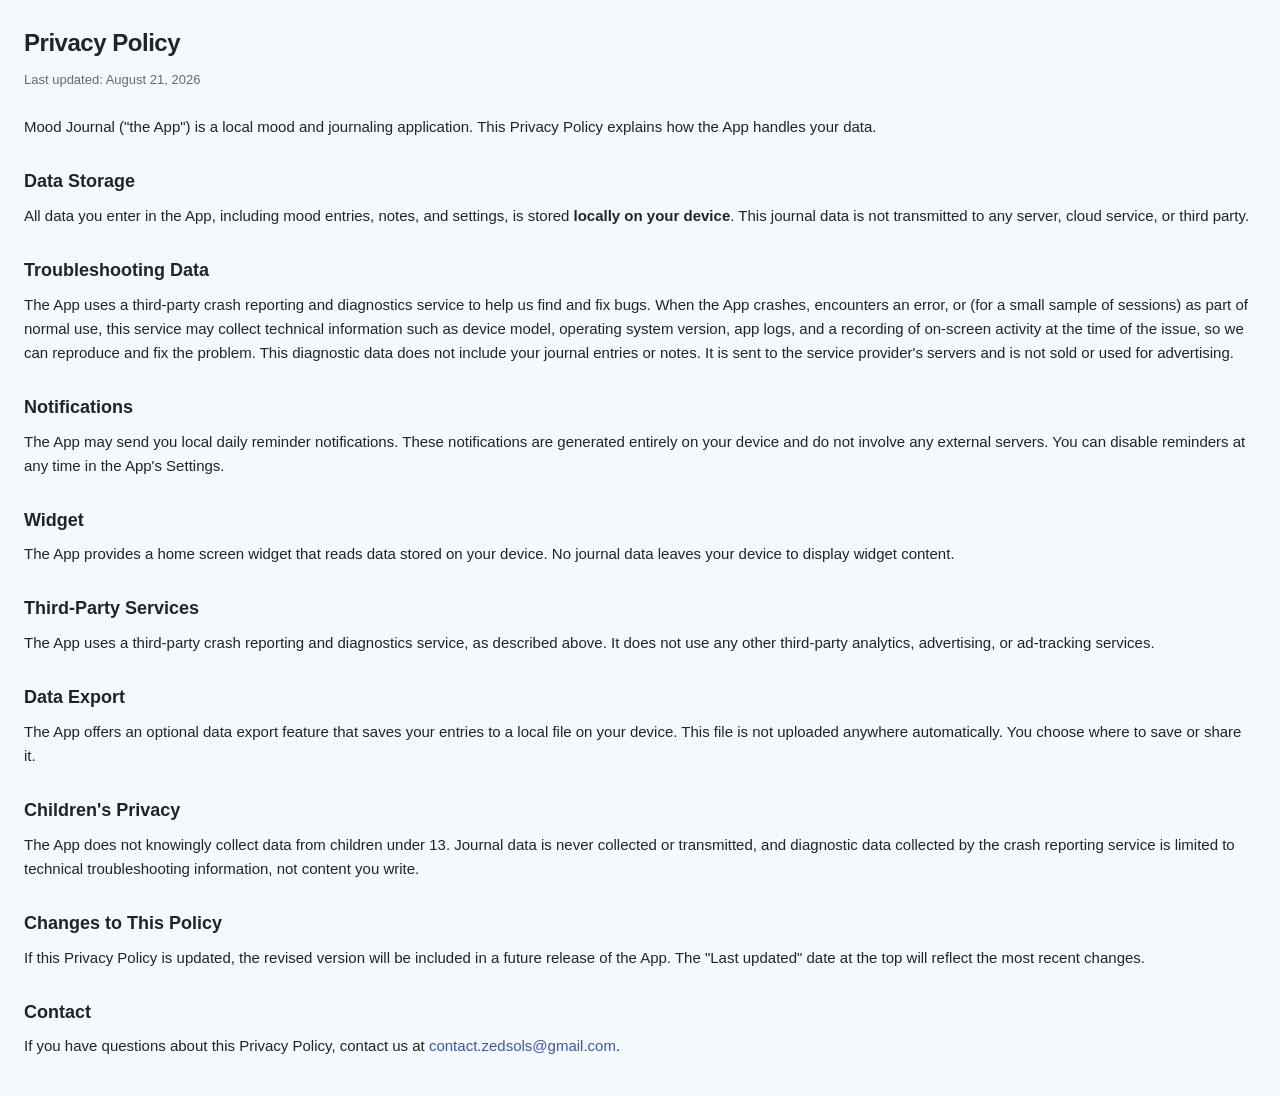
==== index.html @ ad974fbe "Add Privacy Policy page for Mood Journal app This file contains the Privacy Policy for the Mood Jour" ====
<!DOCTYPE html>
<html lang="en">
<head>
<meta charset="utf-8" />
<meta name="viewport" content="width=device-width, initial-scale=1" />
<title>Privacy Policy</title>
<style>
*{margin:0;padding:0;box-sizing:border-box}
body{font-family:-apple-system,BlinkMacSystemFont,'Segoe UI',Roboto,sans-serif;color:#1B252D;background:#F6F9FB;padding:24px;line-height:1.6;-webkit-font-smoothing:antialiased}
h1{font-size:24px;font-weight:700;letter-spacing:-0.02em;margin-bottom:8px}
.updated{color:#616A71;font-size:13px;margin-bottom:24px}
h2{font-size:18px;font-weight:700;margin-top:28px;margin-bottom:8px}
p{font-size:15px;line-height:1.6;margin-bottom:14px}
ul{padding-left:20px;margin-bottom:14px}
li{font-size:15px;line-height:1.6;margin-bottom:6px}
a{color:#3658AC;text-decoration:none}
strong{font-weight:600}
</style>
</head>
<body>
<h1>Privacy Policy</h1>
<p class="updated">Last updated: August 21, 2026</p>
<p>Mood Journal ("the App") is a local mood and journaling application. This Privacy Policy explains how the App handles your data.</p>
<h2>Data Storage</h2>
<p>All data you enter in the App, including mood entries, notes, and settings, is stored <strong>locally on your device</strong>. This journal data is not transmitted to any server, cloud service, or third party.</p>
<h2>Troubleshooting Data</h2>
<p>The App uses a third-party crash reporting and diagnostics service to help us find and fix bugs. When the App crashes, encounters an error, or (for a small sample of sessions) as part of normal use, this service may collect technical information such as device model, operating system version, app logs, and a recording of on-screen activity at the time of the issue, so we can reproduce and fix the problem. This diagnostic data does not include your journal entries or notes. It is sent to the service provider's servers and is not sold or used for advertising.</p>
<h2>Notifications</h2>
<p>The App may send you local daily reminder notifications. These notifications are generated entirely on your device and do not involve any external servers. You can disable reminders at any time in the App's Settings.</p>
<h2>Widget</h2>
<p>The App provides a home screen widget that reads data stored on your device. No journal data leaves your device to display widget content.</p>
<h2>Third-Party Services</h2>
<p>The App uses a third-party crash reporting and diagnostics service, as described above. It does not use any other third-party analytics, advertising, or ad-tracking services.</p>
<h2>Data Export</h2>
<p>The App offers an optional data export feature that saves your entries to a local file on your device. This file is not uploaded anywhere automatically. You choose where to save or share it.</p>
<h2>Children's Privacy</h2>
<p>The App does not knowingly collect data from children under 13. Journal data is never collected or transmitted, and diagnostic data collected by the crash reporting service is limited to technical troubleshooting information, not content you write.</p>
<h2>Changes to This Policy</h2>
<p>If this Privacy Policy is updated, the revised version will be included in a future release of the App. The "Last updated" date at the top will reflect the most recent changes.</p>
<h2>Contact</h2>
<p>If you have questions about this Privacy Policy, contact us at <a href="mailto:contact.zedsols@gmail.com">contact.zedsols@gmail.com</a>.</p>
</body>
</html>
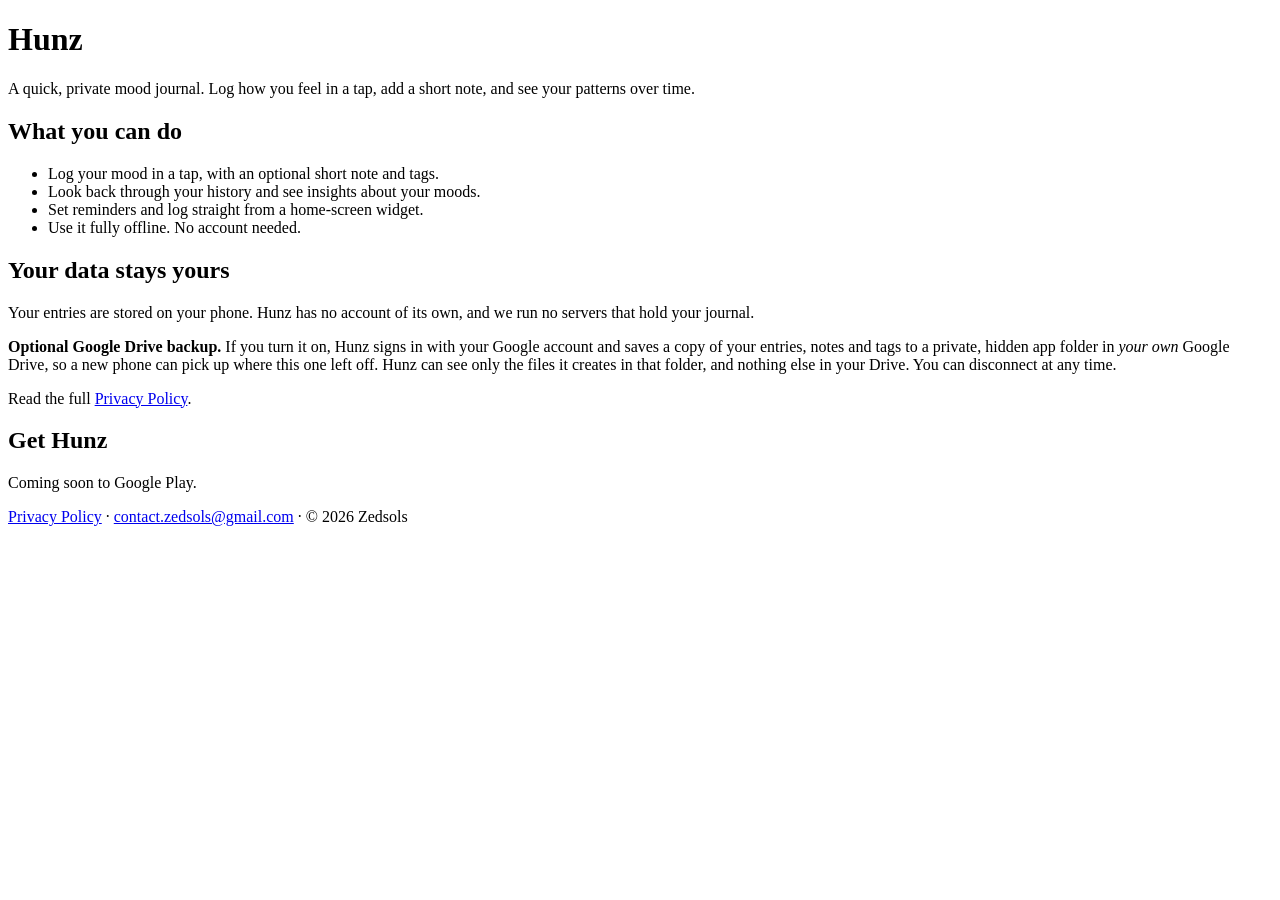
==== commit 50a539d3: "Revise index.html for app branding and features Updated the privacy policy page to reflect new app b" ====
--- a/index.html
+++ b/index.html
@@ -1,43 +1,37 @@
-<!DOCTYPE html>
+<!doctype html>
 <html lang="en">
 <head>
-<meta charset="utf-8" />
-<meta name="viewport" content="width=device-width, initial-scale=1" />
-<title>Privacy Policy</title>
-<style>
-*{margin:0;padding:0;box-sizing:border-box}
-body{font-family:-apple-system,BlinkMacSystemFont,'Segoe UI',Roboto,sans-serif;color:#1B252D;background:#F6F9FB;padding:24px;line-height:1.6;-webkit-font-smoothing:antialiased}
-h1{font-size:24px;font-weight:700;letter-spacing:-0.02em;margin-bottom:8px}
-.updated{color:#616A71;font-size:13px;margin-bottom:24px}
-h2{font-size:18px;font-weight:700;margin-top:28px;margin-bottom:8px}
-p{font-size:15px;line-height:1.6;margin-bottom:14px}
-ul{padding-left:20px;margin-bottom:14px}
-li{font-size:15px;line-height:1.6;margin-bottom:6px}
-a{color:#3658AC;text-decoration:none}
-strong{font-weight:600}
-</style>
+  <meta charset="utf-8">
+  <meta name="viewport" content="width=device-width, initial-scale=1">
+  <title>Hunz — a quick, private mood journal</title>
+  <meta name="description" content="Hunz is a quick, private mood journal. Log how you feel in a tap, add a short note, and see your patterns over time.">
+  <link rel="stylesheet" href="style.css">
 </head>
 <body>
-<h1>Privacy Policy</h1>
-<p class="updated">Last updated: August 21, 2026</p>
-<p>Mood Journal ("the App") is a local mood and journaling application. This Privacy Policy explains how the App handles your data.</p>
-<h2>Data Storage</h2>
-<p>All data you enter in the App, including mood entries, notes, and settings, is stored <strong>locally on your device</strong>. This journal data is not transmitted to any server, cloud service, or third party.</p>
-<h2>Troubleshooting Data</h2>
-<p>The App uses a third-party crash reporting and diagnostics service to help us find and fix bugs. When the App crashes, encounters an error, or (for a small sample of sessions) as part of normal use, this service may collect technical information such as device model, operating system version, app logs, and a recording of on-screen activity at the time of the issue, so we can reproduce and fix the problem. This diagnostic data does not include your journal entries or notes. It is sent to the service provider's servers and is not sold or used for advertising.</p>
-<h2>Notifications</h2>
-<p>The App may send you local daily reminder notifications. These notifications are generated entirely on your device and do not involve any external servers. You can disable reminders at any time in the App's Settings.</p>
-<h2>Widget</h2>
-<p>The App provides a home screen widget that reads data stored on your device. No journal data leaves your device to display widget content.</p>
-<h2>Third-Party Services</h2>
-<p>The App uses a third-party crash reporting and diagnostics service, as described above. It does not use any other third-party analytics, advertising, or ad-tracking services.</p>
-<h2>Data Export</h2>
-<p>The App offers an optional data export feature that saves your entries to a local file on your device. This file is not uploaded anywhere automatically. You choose where to save or share it.</p>
-<h2>Children's Privacy</h2>
-<p>The App does not knowingly collect data from children under 13. Journal data is never collected or transmitted, and diagnostic data collected by the crash reporting service is limited to technical troubleshooting information, not content you write.</p>
-<h2>Changes to This Policy</h2>
-<p>If this Privacy Policy is updated, the revised version will be included in a future release of the App. The "Last updated" date at the top will reflect the most recent changes.</p>
-<h2>Contact</h2>
-<p>If you have questions about this Privacy Policy, contact us at <a href="mailto:contact.zedsols@gmail.com">contact.zedsols@gmail.com</a>.</p>
+  <main>
+    <h1>Hunz</h1>
+    <p class="lead">A quick, private mood journal. Log how you feel in a tap, add a short note, and see your patterns over time.</p>
+
+    <h2>What you can do</h2>
+    <ul>
+      <li>Log your mood in a tap, with an optional short note and tags.</li>
+      <li>Look back through your history and see insights about your moods.</li>
+      <li>Set reminders and log straight from a home-screen widget.</li>
+      <li>Use it fully offline. No account needed.</li>
+    </ul>
+
+    <div class="card">
+      <h2>Your data stays yours</h2>
+      <p>Your entries are stored on your phone. Hunz has no account of its own, and we run no servers that hold your journal.</p>
+      <p><strong>Optional Google Drive backup.</strong> If you turn it on, Hunz signs in with your Google account and saves a copy of your entries, notes and tags to a private, hidden app folder in <em>your own</em> Google Drive, so a new phone can pick up where this one left off. Hunz can see only the files it creates in that folder, and nothing else in your Drive. You can disconnect at any time.</p>
+      <p>Read the full <a href="privacy.html">Privacy Policy</a>.</p>
+    </div>
+
+    <h2>Get Hunz</h2>
+    <p class="muted">Coming soon to Google Play.</p>
+  </main>
+  <footer>
+    <a href="privacy.html">Privacy Policy</a> · <a href="mailto:contact.zedsols@gmail.com">contact.zedsols@gmail.com</a> · © 2026 Zedsols
+  </footer>
 </body>
 </html>
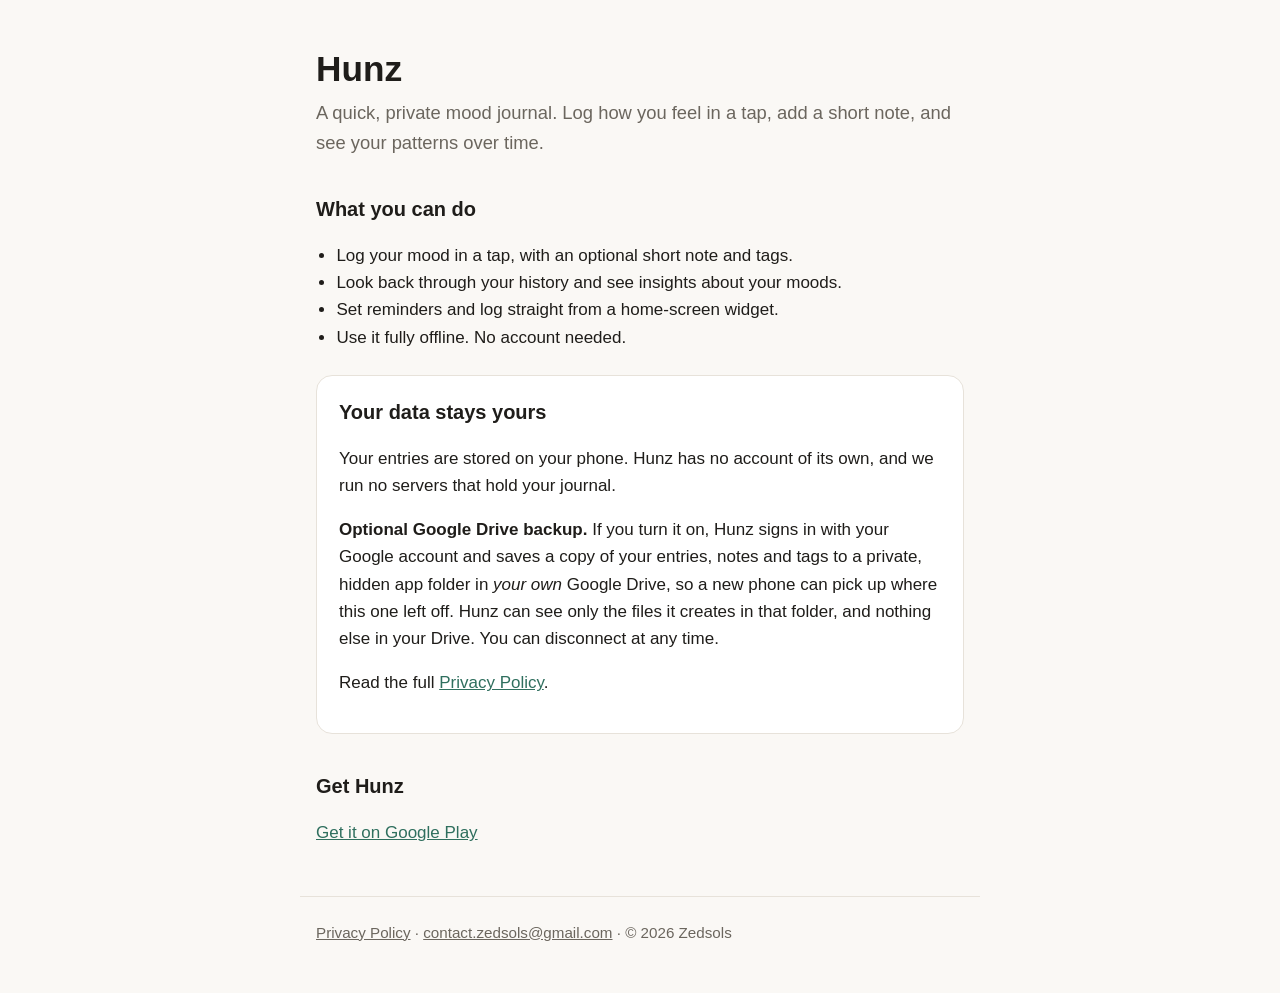
==== commit 827cdb67: "Update Google Play link and button text" ====
--- a/index.html
+++ b/index.html
@@ -28,7 +28,7 @@
     </div>
 
     <h2>Get Hunz</h2>
-    <p class="muted">Coming soon to Google Play.</p>
+    <p><a class="button" href="https://play.google.com/store/apps/details?id=com.zedsols.moodjournal">Get it on Google Play</a></p>
   </main>
   <footer>
     <a href="privacy.html">Privacy Policy</a> · <a href="mailto:contact.zedsols@gmail.com">contact.zedsols@gmail.com</a> · © 2026 Zedsols
--- a/style.css
+++ b/style.css
@@ -0,0 +1,50 @@
+:root {
+  --bg: #faf8f5;
+  --text: #1f1d1a;
+  --muted: #6b665e;
+  --card: #ffffff;
+  --border: #e7e2da;
+  --accent: #2f6f5e;
+}
+@media (prefers-color-scheme: dark) {
+  :root {
+    --bg: #161514;
+    --text: #f1eee9;
+    --muted: #a7a196;
+    --card: #1f1e1c;
+    --border: #2e2c29;
+    --accent: #7cc4ad;
+  }
+}
+* { box-sizing: border-box; }
+body {
+  margin: 0;
+  background: var(--bg);
+  color: var(--text);
+  font: 17px/1.6 -apple-system, BlinkMacSystemFont, "Segoe UI", Roboto, Helvetica, Arial, sans-serif;
+}
+main { max-width: 680px; margin: 0 auto; padding: 48px 16px 32px; }
+h1 { font-size: 2.2rem; line-height: 1.2; margin: 0 0 8px; }
+h2 { font-size: 1.25rem; margin: 36px 0 8px; }
+p, li { color: var(--text); }
+.lead { font-size: 1.15rem; color: var(--muted); margin: 0 0 24px; }
+.muted { color: var(--muted); }
+a { color: var(--accent); }
+ul { padding-left: 1.2em; }
+.card {
+  background: var(--card);
+  border: 1px solid var(--border);
+  border-radius: 16px;
+  padding: 20px 22px;
+  margin: 24px 0;
+}
+.card h2 { margin-top: 0; }
+footer {
+  max-width: 680px;
+  margin: 0 auto;
+  padding: 24px 16px 48px;
+  border-top: 1px solid var(--border);
+  color: var(--muted);
+  font-size: 0.95rem;
+}
+footer a { color: var(--muted); }
